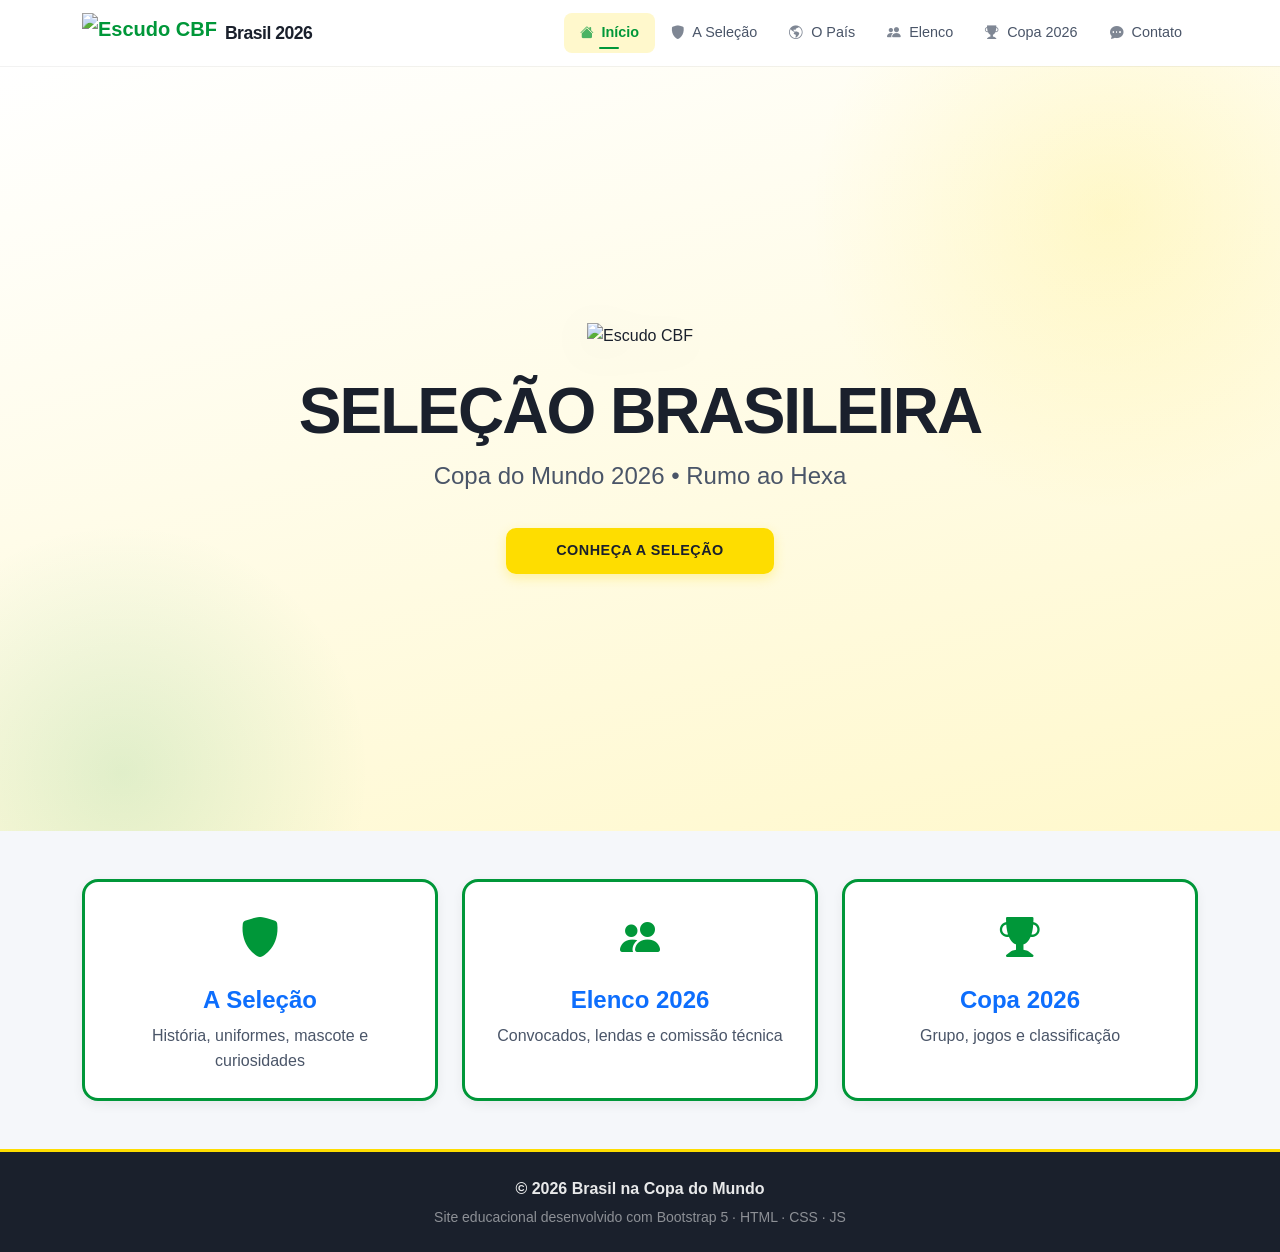
==== index.html @ d20e6089 "v1.0 v1.0" ====
<!DOCTYPE html>
<html lang="pt-BR">
<head>
  <meta charset="UTF-8" />
  <meta name="viewport" content="width=device-width, initial-scale=1.0"/>
  <title>Brasil 2026 - Copa do Mundo</title>
  <link rel="stylesheet" href="https://cdn.jsdelivr.net/npm/bootstrap@5.3.3/dist/css/bootstrap.min.css"/>
  <link rel="stylesheet" href="https://cdn.jsdelivr.net/npm/bootstrap-icons@1.11.3/font/bootstrap-icons.min.css"/>
  <link rel="stylesheet" href="css/style.css"/>
</head>
<body>

  <!-- NAVBAR -->
  <nav class="navbar navbar-expand-lg navbar-light sticky-top" id="mainNav">
    <div class="container">
      <a class="navbar-brand d-flex align-items-center gap-2" href="index.html">
        <img src="https://upload.wikimedia.org/wikipedia/commons/thumb/4/47/CBF_logo.svg/80px-CBF_logo.svg.png"
             alt="Escudo CBF" height="40"/>
        <span class="fw-bold">Brasil 2026</span>
      </a>
      <button class="navbar-toggler" type="button" data-bs-toggle="collapse" data-bs-target="#navMenu">
        <span class="navbar-toggler-icon"></span>
      </button>
      <div class="collapse navbar-collapse" id="navMenu">
        <ul class="navbar-nav ms-auto">
          <li class="nav-item"><a class="nav-link active" href="index.html"><i class="bi bi-house-fill"></i> Início</a></li>
          <li class="nav-item"><a class="nav-link" href="selecao.html"><i class="bi bi-shield-fill"></i> A Seleção</a></li>
          <li class="nav-item"><a class="nav-link" href="pais.html"><i class="bi bi-globe-americas"></i> O País</a></li>
          <li class="nav-item"><a class="nav-link" href="elenco.html"><i class="bi bi-people-fill"></i> Elenco</a></li>
          <li class="nav-item"><a class="nav-link" href="copa2026.html"><i class="bi bi-trophy-fill"></i> Copa 2026</a></li>
          <li class="nav-item"><a class="nav-link" href="formulario.html"><i class="bi bi-chat-dots-fill"></i> Contato</a></li>
        </ul>
      </div>
    </div>
  </nav>

  <!-- HERO -->
  <section class="hero d-flex align-items-center justify-content-center text-center">
    <div class="hero-overlay"></div>
    <div class="container position-relative z-1">
      <img src="https://upload.wikimedia.org/wikipedia/commons/thumb/4/47/CBF_logo.svg/200px-CBF_logo.svg.png"
           alt="Escudo CBF" class="hero-escudo mb-4"/>
      <h1 class="display-3 fw-bold">SELEÇÃO BRASILEIRA</h1>
      <p class="lead fs-4">Copa do Mundo 2026 • Rumo ao Hexa</p>
      <a href="selecao.html" class="btn btn-warning btn-lg mt-3 fw-bold px-5">Conheça a Seleção</a>
    </div>
  </section>

  <!-- CARDS RÁPIDOS -->
  <section class="py-5">
    <div class="container">
      <div class="row g-4">
        <div class="col-md-4">
          <a href="selecao.html" class="text-decoration-none">
            <div class="card-stat p-4 rounded-4 shadow-sm h-100 text-center">
              <div class="fs-1 text-success mb-3"><i class="bi bi-shield-fill"></i></div>
              <h4 class="fw-bold">A Seleção</h4>
              <p class="text-muted mb-0">História, uniformes, mascote e curiosidades</p>
            </div>
          </a>
        </div>
        <div class="col-md-4">
          <a href="elenco.html" class="text-decoration-none">
            <div class="card-stat p-4 rounded-4 shadow-sm h-100 text-center">
              <div class="fs-1 text-success mb-3"><i class="bi bi-people-fill"></i></div>
              <h4 class="fw-bold">Elenco 2026</h4>
              <p class="text-muted mb-0">Convocados, lendas e comissão técnica</p>
            </div>
          </a>
        </div>
        <div class="col-md-4">
          <a href="copa2026.html" class="text-decoration-none">
            <div class="card-stat p-4 rounded-4 shadow-sm h-100 text-center">
              <div class="fs-1 text-success mb-3"><i class="bi bi-trophy-fill"></i></div>
              <h4 class="fw-bold">Copa 2026</h4>
              <p class="text-muted mb-0">Grupo, jogos e classificação</p>
            </div>
          </a>
        </div>
      </div>
    </div>
  </section>

  <!-- FOOTER -->
  <footer class="footer-bg text-white py-4 mt-auto">
    <div class="container text-center">
      <p class="mb-1 fw-bold">© 2026 Brasil na Copa do Mundo</p>
      <p class="mb-0 text-white-50 small">Site educacional desenvolvido com Bootstrap 5 · HTML · CSS · JS</p>
    </div>
  </footer>

  <script src="https://cdn.jsdelivr.net/npm/bootstrap@5.3.3/dist/js/bootstrap.bundle.min.js"></script>
  <script src="js/main.js"></script>
</body>
</html>
---- css/style.css ----
/* =============================================
   BRASIL 2026 — MINIMALISTA & MODERNO
   ============================================= */

:root {
  --verde: #009739;
  --verde-escuro: #007a2e;
  --amarelo: #FEDD00;
  --amarelo-claro: #FFF8CC;
  --azul: #002776;
  --azul-escuro: #001a52;
  --cinza-claro: #F5F7FA;
  --cinza-medio: #E8ECF0;
  --cinza-texto: #4A5568;
  --preto: #1A202C;
}

/* RESET E BASE */
* {
  margin: 0;
  padding: 0;
  box-sizing: border-box;
}

body {
  font-family: -apple-system, BlinkMacSystemFont, 'Inter', 'Segoe UI', sans-serif;
  color: var(--preto);
  background: var(--cinza-claro);
  line-height: 1.6;
  -webkit-font-smoothing: antialiased;
  -moz-osx-font-smoothing: grayscale;
}

/* =============================================
   NAVBAR — Minimalista
   ============================================= */
#mainNav {
  background: #ffffff;
  box-shadow: 0 1px 0 rgba(0,0,0,0.05);
  backdrop-filter: blur(10px);
}

#mainNav .navbar-brand {
  font-weight: 700;
  color: var(--verde);
}

#mainNav .navbar-brand span {
  font-size: 1.1rem;
  letter-spacing: -0.5px;
  color: var(--preto);
}

#mainNav .nav-link {
  color: var(--cinza-texto) !important;
  font-weight: 500;
  font-size: 0.9rem;
  padding: 0.5rem 1rem;
  border-radius: 8px;
  transition: all 0.2s cubic-bezier(0.4, 0, 0.2, 1);
  position: relative;
}

#mainNav .nav-link i {
  font-size: 0.85rem;
  margin-right: 4px;
  opacity: 0.7;
}

#mainNav .nav-link:hover {
  color: var(--verde) !important;
  background: var(--amarelo-claro);
}

#mainNav .nav-link.active {
  color: var(--verde) !important;
  background: var(--amarelo-claro);
  font-weight: 600;
}

#mainNav .nav-link.active::after {
  content: '';
  position: absolute;
  bottom: 4px;
  left: 50%;
  transform: translateX(-50%);
  width: 20px;
  height: 2px;
  background: var(--verde);
  border-radius: 2px;
}

/* =============================================
   HERO — Minimalista & Moderno
   ============================================= */
.hero {
  min-height: 85vh;
  background: linear-gradient(165deg, #ffffff 0%, var(--amarelo-claro) 100%);
  position: relative;
  overflow: hidden;
  display: flex;
  align-items: center;
  justify-content: center;
}

.hero::before {
  content: '';
  position: absolute;
  top: -20%;
  right: -10%;
  width: 600px;
  height: 600px;
  background: radial-gradient(circle, var(--amarelo) 0%, transparent 70%);
  opacity: 0.15;
  border-radius: 50%;
}

.hero::after {
  content: '';
  position: absolute;
  bottom: -25%;
  left: -10%;
  width: 500px;
  height: 500px;
  background: radial-gradient(circle, var(--verde) 0%, transparent 70%);
  opacity: 0.12;
  border-radius: 50%;
}

.hero-overlay {
  display: none;
}

.hero h1 {
  color: var(--preto);
  font-weight: 800;
  letter-spacing: -2px;
}

.hero p {
  color: var(--cinza-texto);
  font-weight: 500;
}

.hero-escudo {
  width: 140px;
  filter: drop-shadow(0 8px 20px rgba(0,0,0,0.08));
  animation: floatSubtle 4s ease-in-out infinite;
}

@keyframes floatSubtle {
  0%, 100% { transform: translateY(0px); }
  50%      { transform: translateY(-8px); }
}

.text-shadow {
  text-shadow: none;
}

.btn-warning {
  background: var(--amarelo);
  border: 2px solid var(--amarelo);
  color: var(--preto);
  font-weight: 700;
  padding: 0.85rem 2.5rem;
  border-radius: 12px;
  transition: all 0.3s cubic-bezier(0.4, 0, 0.2, 1);
  text-transform: uppercase;
  letter-spacing: 0.5px;
  font-size: 0.9rem;
  box-shadow: 0 4px 12px rgba(254, 221, 0, 0.3);
}

.btn-warning:hover {
  background: var(--verde);
  border-color: var(--verde);
  color: white;
  transform: translateY(-2px);
  box-shadow: 0 8px 20px rgba(0, 151, 57, 0.3);
}

/* =============================================
   PAGE HEADER — Minimalista
   ============================================= */
.page-header {
  background: linear-gradient(165deg, #ffffff 0%, var(--amarelo-claro) 100%);
  border-bottom: 1px solid var(--cinza-medio);
  padding: 3rem 0 !important;
}

.page-header h1 {
  color: var(--preto);
  font-weight: 800;
  letter-spacing: -1.5px;
}

.page-header p {
  color: var(--cinza-texto);
  font-weight: 500;
}

.page-header i {
  color: var(--verde);
}

/* =============================================
   SECTION TITLE — Minimalista
   ============================================= */
.section-title {
  font-size: 1.75rem;
  font-weight: 700;
  color: var(--preto);
  position: relative;
  padding-bottom: 1rem;
  letter-spacing: -0.8px;
}

.section-title::after {
  content: '';
  position: absolute;
  bottom: 0;
  left: 50%;
  transform: translateX(-50%);
  width: 40px;
  height: 3px;
  background: var(--amarelo);
  border-radius: 3px;
}

/* =============================================
   CARDS — Minimalista & Moderno
   ============================================= */
.card-stat {
  background: #ffffff;
  border: 3px solid var(--verde);
  border-radius: 16px;
  transition: all 0.3s cubic-bezier(0.4, 0, 0.2, 1);
}

.card-stat:hover {
  transform: translateY(-4px);
  box-shadow: 0 12px 28px rgba(0,0,0,0.08) !important;
  border-left-color: var(--amarelo);
}

.jogo-card {
  background: #ffffff;
  border: 1px solid var(--cinza-medio);
  border-top: 3px solid var(--amarelo);
  border-radius: 16px;
  transition: all 0.3s cubic-bezier(0.4, 0, 0.2, 1);
}

.jogo-card:hover {
  transform: translateY(-4px);
  box-shadow: 0 12px 28px rgba(0,0,0,0.08);
  border-top-color: var(--verde);
}

.info-box {
  background: #ffffff;
  border: 1px solid var(--cinza-medio);
  border-left: 3px solid var(--verde);
  border-radius: 12px;
  transition: all 0.2s;
}

.info-box:hover {
  border-left-color: var(--amarelo);
}

.uniform-card {
  background: #ffffff;
  border: 1px solid var(--cinza-medio);
  border-radius: 16px;
  transition: all 0.3s cubic-bezier(0.4, 0, 0.2, 1);
}

.uniform-card:hover {
  transform: translateY(-4px);
  box-shadow: 0 12px 28px rgba(0,0,0,0.08);
}

.curiosidade-card {
  background: #ffffff;
  border: 1px solid var(--cinza-medio);
  border-bottom: 3px solid var(--verde);
  border-radius: 16px;
  transition: all 0.3s cubic-bezier(0.4, 0, 0.2, 1);
}

.curiosidade-card:hover {
  transform: translateY(-4px);
  box-shadow: 0 12px 28px rgba(0,0,0,0.08);
  border-bottom-color: var(--amarelo);
}

/* =============================================
   ACCORDION — Minimalista
   ============================================= */
.accordion-item {
  border: 1px solid var(--cinza-medio) !important;
  background: #ffffff;
}

.accordion-button {
  font-weight: 600;
  color: var(--preto);
  background: #ffffff;
  border-radius: 12px !important;
}

.accordion-button:not(.collapsed) {
  background: var(--amarelo-claro);
  color: var(--verde);
  box-shadow: none;
}

.accordion-button:focus {
  box-shadow: 0 0 0 3px rgba(0,151,57,0.15);
  border-color: var(--verde);
}

.accordion-button::after {
  filter: brightness(0) saturate(100%) invert(31%) sepia(93%) saturate(1088%) hue-rotate(131deg);
}

/* =============================================
   JOGADORES — CARDS Minimalista
   ============================================= */
.numero-camisa {
  position: absolute;
  top: 12px;
  right: 12px;
  background: var(--verde);
  color: #fff;
  font-weight: 700;
  font-size: 1rem;
  width: 36px;
  height: 36px;
  border-radius: 10px;
  display: flex;
  align-items: center;
  justify-content: center;
  z-index: 1;
  box-shadow: 0 4px 12px rgba(0,151,57,0.25);
}

.numero-camisa.destaque {
  background: var(--amarelo);
  color: var(--verde-escuro);
  font-size: 1.1rem;
  font-weight: 800;
}

.card {
  position: relative;
  transition: all 0.3s cubic-bezier(0.4, 0, 0.2, 1);
  background: #ffffff;
  border: 1px solid var(--cinza-medio) !important;
  border-radius: 16px !important;
}

.card:hover {
  transform: translateY(-6px);
  box-shadow: 0 16px 32px rgba(0,0,0,0.1) !important;
}

.goleiro-bg  { background: linear-gradient(135deg, #E6F7ED 0%, #C1E8D1 100%); }
.defensor-bg { background: linear-gradient(135deg, #E6EDFF 0%, #C1D4FF 100%); }
.meia-bg     { background: linear-gradient(135deg, #FFF8E1 0%, #FFE999 100%); }
.atacante-bg { background: linear-gradient(135deg, #FFEBEE 0%, #FFCDD2 100%); }

.card-foto-placeholder {
  position: relative;
  overflow: hidden;
}

.badge {
  border-radius: 8px;
  font-weight: 600;
  padding: 0.4rem 0.8rem;
  font-size: 0.75rem;
}

.badge.bg-success { background: var(--verde) !important; }
.badge.bg-primary { background: var(--azul) !important; }
.badge.bg-warning { background: var(--amarelo) !important; color: var(--preto) !important; }
.badge.bg-danger  { background: #E53E3E !important; }

/* =============================================
   LENDAS — Minimalista
   ============================================= */
.lenda-card {
  background: #ffffff;
  border: 1px solid var(--cinza-medio);
  border-left: 4px solid var(--amarelo);
  border-radius: 16px;
  transition: all 0.3s cubic-bezier(0.4, 0, 0.2, 1);
}

.lenda-card:hover {
  transform: translateY(-4px);
  box-shadow: 0 12px 28px rgba(0,0,0,0.08);
  border-left-color: var(--verde);
}

.lenda-foto-circle {
  width: 80px;
  height: 80px;
  border-radius: 16px;
  display: flex;
  align-items: center;
  justify-content: center;
  font-size: 2.2rem;
  flex-shrink: 0;
  box-shadow: 0 8px 20px rgba(0,0,0,0.08);
}

/* =============================================
   TÉCNICO — TIMELINE Minimalista
   ============================================= */
.timeline-item {
  padding-left: 1.2rem;
  border-left: 2px solid var(--cinza-medio);
  margin-left: 0.5rem;
  position: relative;
}

.timeline-item::before {
  content: '';
  position: absolute;
  left: -5px;
  top: 8px;
  width: 8px;
  height: 8px;
  background: var(--verde);
  border-radius: 50%;
}

.tecnico-foto-circle {
  border: 4px solid var(--amarelo);
  box-shadow: 0 12px 32px rgba(0,0,0,0.1);
}

/* =============================================
   FORMULÁRIO — Minimalista
   ============================================= */
.form-control,
.form-select {
  border: 1px solid var(--cinza-medio);
  border-radius: 10px;
  padding: 0.7rem 1rem;
  font-size: 0.95rem;
  transition: all 0.2s;
}

.form-control:focus,
.form-select:focus {
  border-color: var(--verde);
  box-shadow: 0 0 0 3px rgba(0,151,57,0.1);
  outline: none;
}

.form-label {
  color: var(--cinza-texto);
  font-size: 0.9rem;
  margin-bottom: 0.5rem;
}

/* =============================================
   FOOTER — Minimalista
   ============================================= */
.footer-bg {
  background: var(--preto);
  border-top: 3px solid var(--amarelo);
}

.footer-bg p {
  color: rgba(255,255,255,0.9);
}

.footer-bg .text-white-50 {
  color: rgba(255,255,255,0.5) !important;
}

/* =============================================
   BOTÕES — Minimalista
   ============================================= */
.btn {
  border-radius: 10px;
  font-weight: 600;
  padding: 0.65rem 1.5rem;
  transition: all 0.3s cubic-bezier(0.4, 0, 0.2, 1);
  font-size: 0.9rem;
}

.btn-success {
  background: var(--verde);
  border: 2px solid var(--verde);
  color: white;
}

.btn-success:hover {
  background: var(--verde-escuro);
  border-color: var(--verde-escuro);
  transform: translateY(-2px);
  box-shadow: 0 8px 20px rgba(0,151,57,0.25);
}

.btn-outline-success {
  color: var(--verde);
  border: 2px solid var(--verde);
  background: transparent;
}

.btn-outline-success:hover {
  background: var(--verde);
  border-color: var(--verde);
  color: white;
  transform: translateY(-2px);
}

.btn-outline-success.active {
  background: var(--verde);
  border-color: var(--verde);
  color: white;
}

/* =============================================
   TABELAS — Minimalista
   ============================================= */
.table {
  border-radius: 12px;
  overflow: hidden;
}

.table thead {
  background: var(--verde);
  color: white;
}

.table-success {
  background: var(--amarelo-claro) !important;
}

.table-bordered {
  border: 1px solid var(--cinza-medio);
}

.table-hover tbody tr:hover {
  background: var(--amarelo-claro);
}

/* =============================================
   UTILITÁRIOS
   ============================================= */
.bg-light {
  background: #ffffff !important;
}

.text-success {
  color: var(--verde) !important;
}

.text-warning {
  color: #D97706 !important;
}

.text-muted {
  color: var(--cinza-texto) !important;
}

.rounded-4 {
  border-radius: 16px !important;
}

.shadow,
.shadow-sm {
  box-shadow: 0 4px 12px rgba(0,0,0,0.06) !important;
}

.shadow-lg {
  box-shadow: 0 12px 32px rgba(0,0,0,0.1) !important;
}

/* =============================================
   RESPONSIVIDADE
   ============================================= */
@media (max-width: 768px) {
  .hero h1 { 
    font-size: 2.2rem; 
    letter-spacing: -1px;
  }
  .hero p { font-size: 1rem; }
  .hero-escudo { width: 100px; }
  .section-title { font-size: 1.5rem; }
  
  #mainNav .nav-link {
    border-radius: 0;
    padding: 0.7rem 1rem;
  }
}

@media (max-width: 576px) {
  .hero {
    min-height: 70vh;
  }
  
  .hero h1 { 
    font-size: 1.8rem;
  }
  
  .page-header h1 {
    font-size: 2rem;
  }
  
  .card-stat,
  .jogo-card,
  .curiosidade-card {
    margin-bottom: 1rem;
  }
}
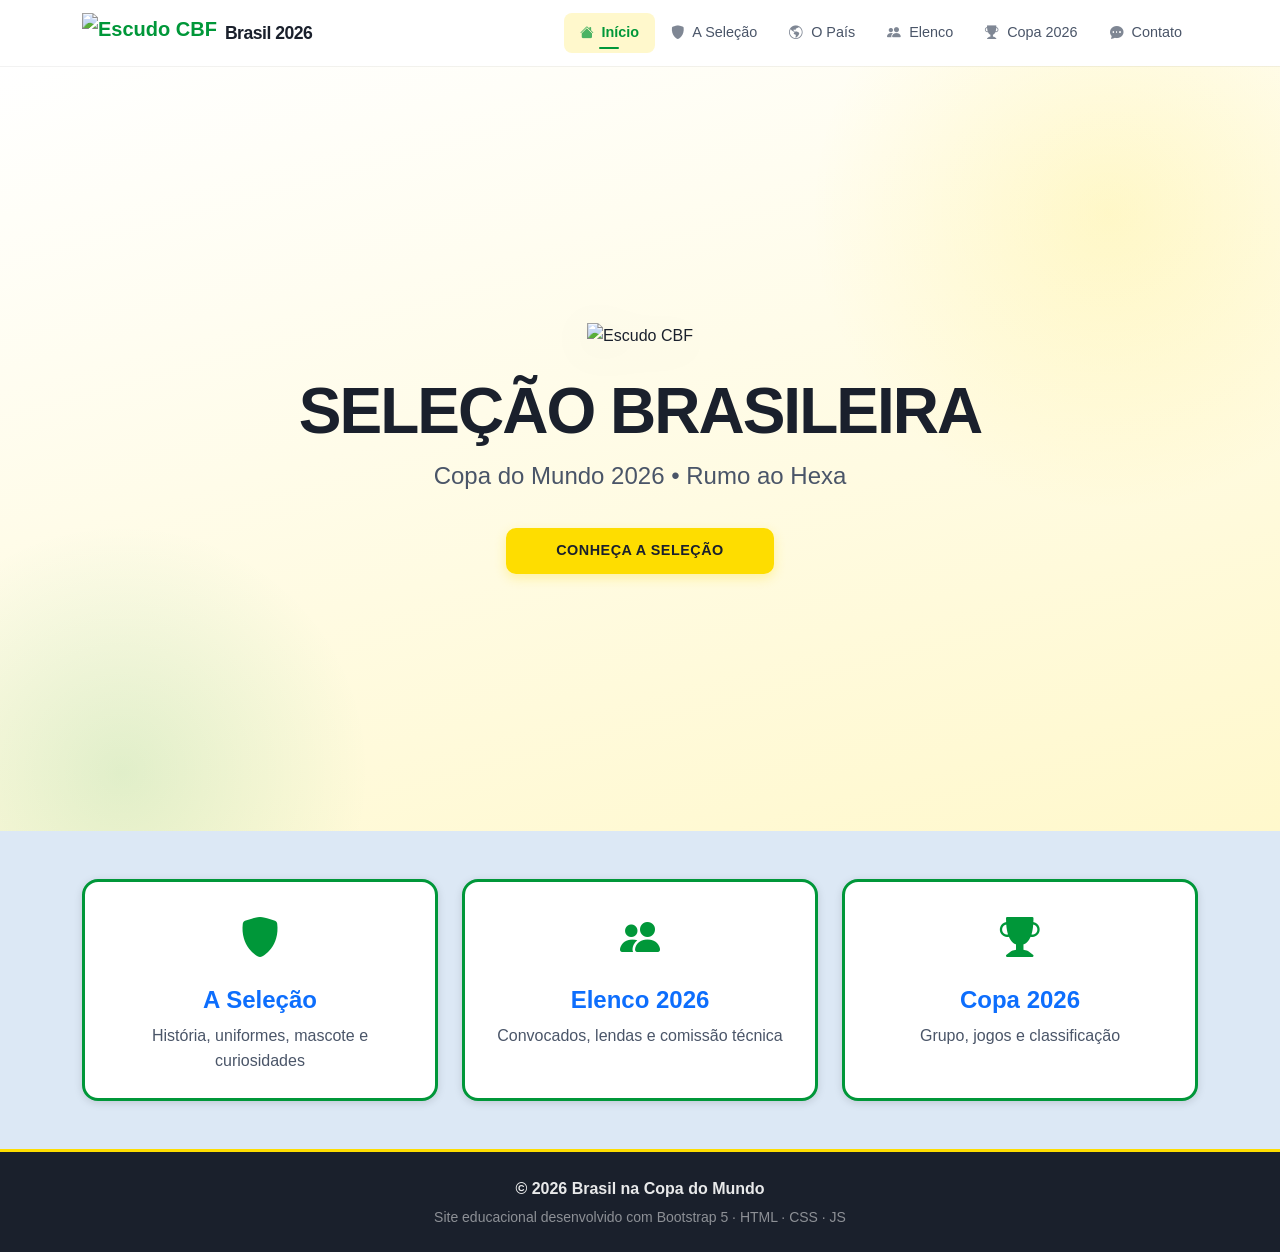
==== commit ac4627e9: "V1.1 V1.1" ====
--- a/index.html
+++ b/index.html
@@ -14,7 +14,7 @@
   <nav class="navbar navbar-expand-lg navbar-light sticky-top" id="mainNav">
     <div class="container">
       <a class="navbar-brand d-flex align-items-center gap-2" href="index.html">
-        <img src="https://upload.wikimedia.org/wikipedia/commons/thumb/4/47/CBF_logo.svg/80px-CBF_logo.svg.png"
+        <img src="https://upload.wikimedia.org/wikipedia/commons/thumb/3/32/Confedera%C3%A7%C3%A3o_Brasileira_de_Futebol_logo_%282020%29.svg/1280px-Confedera%C3%A7%C3%A3o_Brasileira_de_Futebol_logo_%282020%29.svg.png"
              alt="Escudo CBF" height="40"/>
         <span class="fw-bold">Brasil 2026</span>
       </a>
@@ -38,7 +38,7 @@
   <section class="hero d-flex align-items-center justify-content-center text-center">
     <div class="hero-overlay"></div>
     <div class="container position-relative z-1">
-      <img src="https://upload.wikimedia.org/wikipedia/commons/thumb/4/47/CBF_logo.svg/200px-CBF_logo.svg.png"
+      <img src="https://upload.wikimedia.org/wikipedia/commons/thumb/3/32/Confedera%C3%A7%C3%A3o_Brasileira_de_Futebol_logo_%282020%29.svg/1280px-Confedera%C3%A7%C3%A3o_Brasileira_de_Futebol_logo_%282020%29.svg.png"
            alt="Escudo CBF" class="hero-escudo mb-4"/>
       <h1 class="display-3 fw-bold">SELEÇÃO BRASILEIRA</h1>
       <p class="lead fs-4">Copa do Mundo 2026 • Rumo ao Hexa</p>
--- a/css/style.css
+++ b/css/style.css
@@ -9,8 +9,8 @@
   --amarelo-claro: #FFF8CC;
   --azul: #002776;
   --azul-escuro: #001a52;
-  --cinza-claro: #F5F7FA;
-  --cinza-medio: #E8ECF0;
+  --cinza-claro: #dce8f5;
+  --cinza-medio: #c0d4e8;
   --cinza-texto: #4A5568;
   --preto: #1A202C;
 }
@@ -237,10 +237,14 @@
   transition: all 0.3s cubic-bezier(0.4, 0, 0.2, 1);
 }
 
-.card-stat:hover {
+.card-stat:hover,
+a:hover > .card-stat {
   transform: translateY(-4px);
   box-shadow: 0 12px 28px rgba(0,0,0,0.08) !important;
-  border-left-color: var(--amarelo);
+  border-top: 3px solid var(--amarelo) !important;
+  border-right: 3px solid var(--amarelo) !important;
+  border-bottom: 3px solid var(--amarelo) !important;
+  border-left: 3px solid var(--amarelo) !important;
 }
 
 .jogo-card {
@@ -577,11 +581,11 @@
 
 .shadow,
 .shadow-sm {
-  box-shadow: 0 4px 12px rgba(0,0,0,0.06) !important;
+  box-shadow: 0 2px 8px rgba(0,0,0,0.13) !important;
 }
 
 .shadow-lg {
-  box-shadow: 0 12px 32px rgba(0,0,0,0.1) !important;
+  box-shadow: 0 8px 24px rgba(0,0,0,0.16) !important;
 }
 
 /* =============================================
@@ -621,3 +625,107 @@
     margin-bottom: 1rem;
   }
 }
+
+/* =============================================
+   PLAYER HINO NACIONAL
+   ============================================= */
+.hino-player {
+  background: #ffffff;
+  border: 2px solid var(--amarelo);
+  border-radius: 16px;
+  padding: 1rem 1.25rem;
+  max-width: 480px;
+  box-shadow: 0 4px 16px rgba(254, 221, 0, 0.2);
+}
+
+.hino-flag {
+  font-size: 2rem;
+  line-height: 1;
+}
+
+.hino-title {
+  font-weight: 700;
+  font-size: 0.95rem;
+  color: var(--preto);
+}
+
+.hino-subtitle {
+  font-size: 0.78rem;
+  color: var(--cinza-texto);
+}
+
+.hino-btn {
+  width: 42px;
+  height: 42px;
+  border-radius: 50%;
+  background: var(--verde);
+  color: #fff;
+  border: none;
+  display: flex;
+  align-items: center;
+  justify-content: center;
+  font-size: 1.1rem;
+  cursor: pointer;
+  flex-shrink: 0;
+  transition: background 0.2s, transform 0.2s;
+  box-shadow: 0 4px 12px rgba(0,151,57,0.3);
+}
+
+.hino-btn:hover {
+  background: var(--verde-escuro);
+  transform: scale(1.08);
+}
+
+.hino-bar {
+  display: flex;
+  align-items: center;
+  gap: 0.6rem;
+}
+
+.hino-time {
+  font-size: 0.75rem;
+  color: var(--cinza-texto);
+  min-width: 30px;
+  font-variant-numeric: tabular-nums;
+}
+
+.hino-progress {
+  flex-grow: 1;
+  height: 5px;
+  background: var(--cinza-medio);
+  border-radius: 99px;
+  cursor: pointer;
+  position: relative;
+}
+
+.hino-fill {
+  height: 100%;
+  width: 0%;
+  background: var(--amarelo);
+  border-radius: 99px;
+  transition: width 0.3s linear;
+}
+
+/* =============================================
+   LEGENDA DO HINO
+   ============================================= */
+.hino-legenda {
+  background: var(--amarelo-claro);
+  border-left: 3px solid var(--amarelo);
+  border-radius: 12px;
+  padding: 1rem 1.25rem;
+  font-size: 0.82rem;
+  color: var(--cinza-texto);
+  line-height: 1.7;
+}
+
+.hino-legenda-titulo {
+  font-weight: 700;
+  font-size: 0.85rem;
+  color: var(--preto);
+  margin-bottom: 0.6rem;
+}
+
+.hino-legenda p {
+  margin-bottom: 0.6rem;
+}
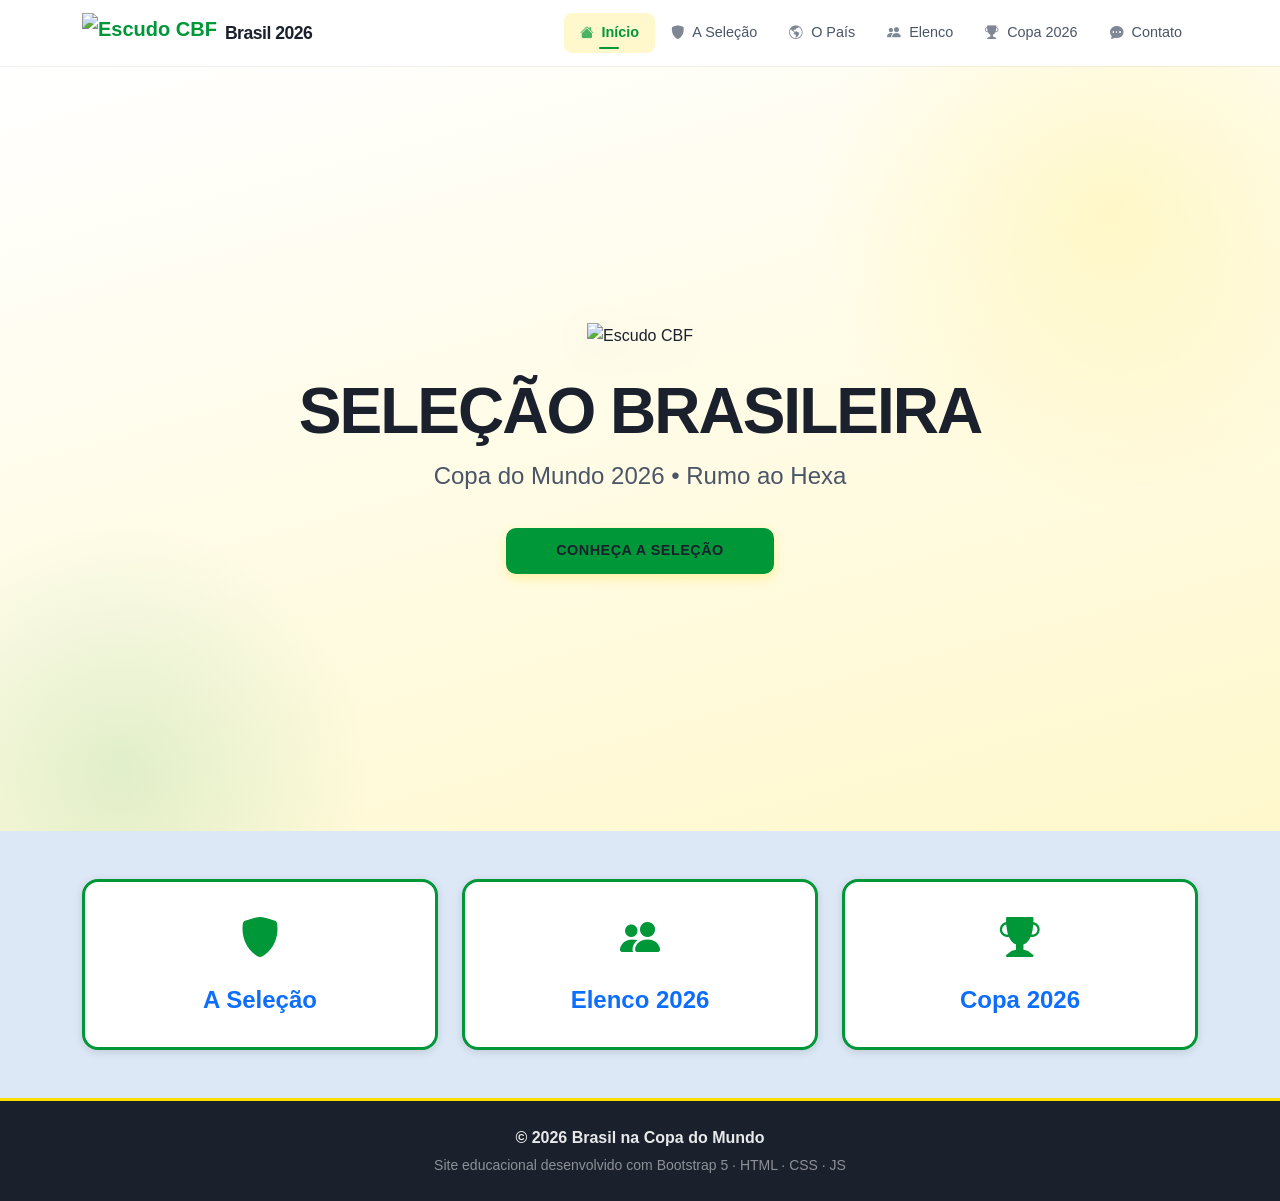
==== commit 93ae6cf3: "V1.2 V1.2" ====
--- a/index.html
+++ b/index.html
@@ -34,7 +34,7 @@
     </div>
   </nav>
 
-  <!-- HERO -->
+  <!-- CBF LOGO MOVEL -->
   <section class="hero d-flex align-items-center justify-content-center text-center">
     <div class="hero-overlay"></div>
     <div class="container position-relative z-1">
@@ -46,7 +46,7 @@
     </div>
   </section>
 
-  <!-- CARDS RÁPIDOS -->
+  <!-- CARDS -->
   <section class="py-5">
     <div class="container">
       <div class="row g-4">
@@ -55,7 +55,6 @@
             <div class="card-stat p-4 rounded-4 shadow-sm h-100 text-center">
               <div class="fs-1 text-success mb-3"><i class="bi bi-shield-fill"></i></div>
               <h4 class="fw-bold">A Seleção</h4>
-              <p class="text-muted mb-0">História, uniformes, mascote e curiosidades</p>
             </div>
           </a>
         </div>
@@ -64,7 +63,6 @@
             <div class="card-stat p-4 rounded-4 shadow-sm h-100 text-center">
               <div class="fs-1 text-success mb-3"><i class="bi bi-people-fill"></i></div>
               <h4 class="fw-bold">Elenco 2026</h4>
-              <p class="text-muted mb-0">Convocados, lendas e comissão técnica</p>
             </div>
           </a>
         </div>
@@ -73,7 +71,6 @@
             <div class="card-stat p-4 rounded-4 shadow-sm h-100 text-center">
               <div class="fs-1 text-success mb-3"><i class="bi bi-trophy-fill"></i></div>
               <h4 class="fw-bold">Copa 2026</h4>
-              <p class="text-muted mb-0">Grupo, jogos e classificação</p>
             </div>
           </a>
         </div>
--- a/css/style.css
+++ b/css/style.css
@@ -31,9 +31,7 @@
   -moz-osx-font-smoothing: grayscale;
 }
 
-/* =============================================
-   NAVBAR — Minimalista
-   ============================================= */
+/* NAVBAR */
 #mainNav {
   background: #ffffff;
   box-shadow: 0 1px 0 rgba(0,0,0,0.05);
@@ -90,9 +88,7 @@
   border-radius: 2px;
 }
 
-/* =============================================
-   HERO — Minimalista & Moderno
-   ============================================= */
+/* HERO */
 .hero {
   min-height: 85vh;
   background: linear-gradient(165deg, #ffffff 0%, var(--amarelo-claro) 100%);
@@ -158,8 +154,8 @@
 }
 
 .btn-warning {
-  background: var(--amarelo);
-  border: 2px solid var(--amarelo);
+  background: var(--verde);
+  border: 2px solid var(--verde);
   color: var(--preto);
   font-weight: 700;
   padding: 0.85rem 2.5rem;
@@ -172,9 +168,9 @@
 }
 
 .btn-warning:hover {
-  background: var(--verde);
-  border-color: var(--verde);
-  color: white;
+  background: var(--amarelo);
+  border-color: var(--amarelo);
+  color: var(--preto);
   transform: translateY(-2px);
   box-shadow: 0 8px 20px rgba(0, 151, 57, 0.3);
 }
@@ -631,11 +627,16 @@
    ============================================= */
 .hino-player {
   background: #ffffff;
-  border: 2px solid var(--amarelo);
+  border: 2px solid var(--verde);
   border-radius: 16px;
   padding: 1rem 1.25rem;
   max-width: 480px;
-  box-shadow: 0 4px 16px rgba(254, 221, 0, 0.2);
+  box-shadow: 0 4px 16px rgba(0,151,57,0.15);
+  transition: border-color 0.2s;
+}
+
+.hino-player:hover {
+  border-color: var(--amarelo);
 }
 
 .hino-flag {
@@ -711,12 +712,17 @@
    ============================================= */
 .hino-legenda {
   background: var(--amarelo-claro);
-  border-left: 3px solid var(--amarelo);
+  border: 2px solid var(--verde);
   border-radius: 12px;
   padding: 1rem 1.25rem;
   font-size: 0.82rem;
   color: var(--cinza-texto);
   line-height: 1.7;
+  transition: border-color 0.2s;
+}
+
+.hino-legenda:hover {
+  border-color: var(--amarelo);
 }
 
 .hino-legenda-titulo {
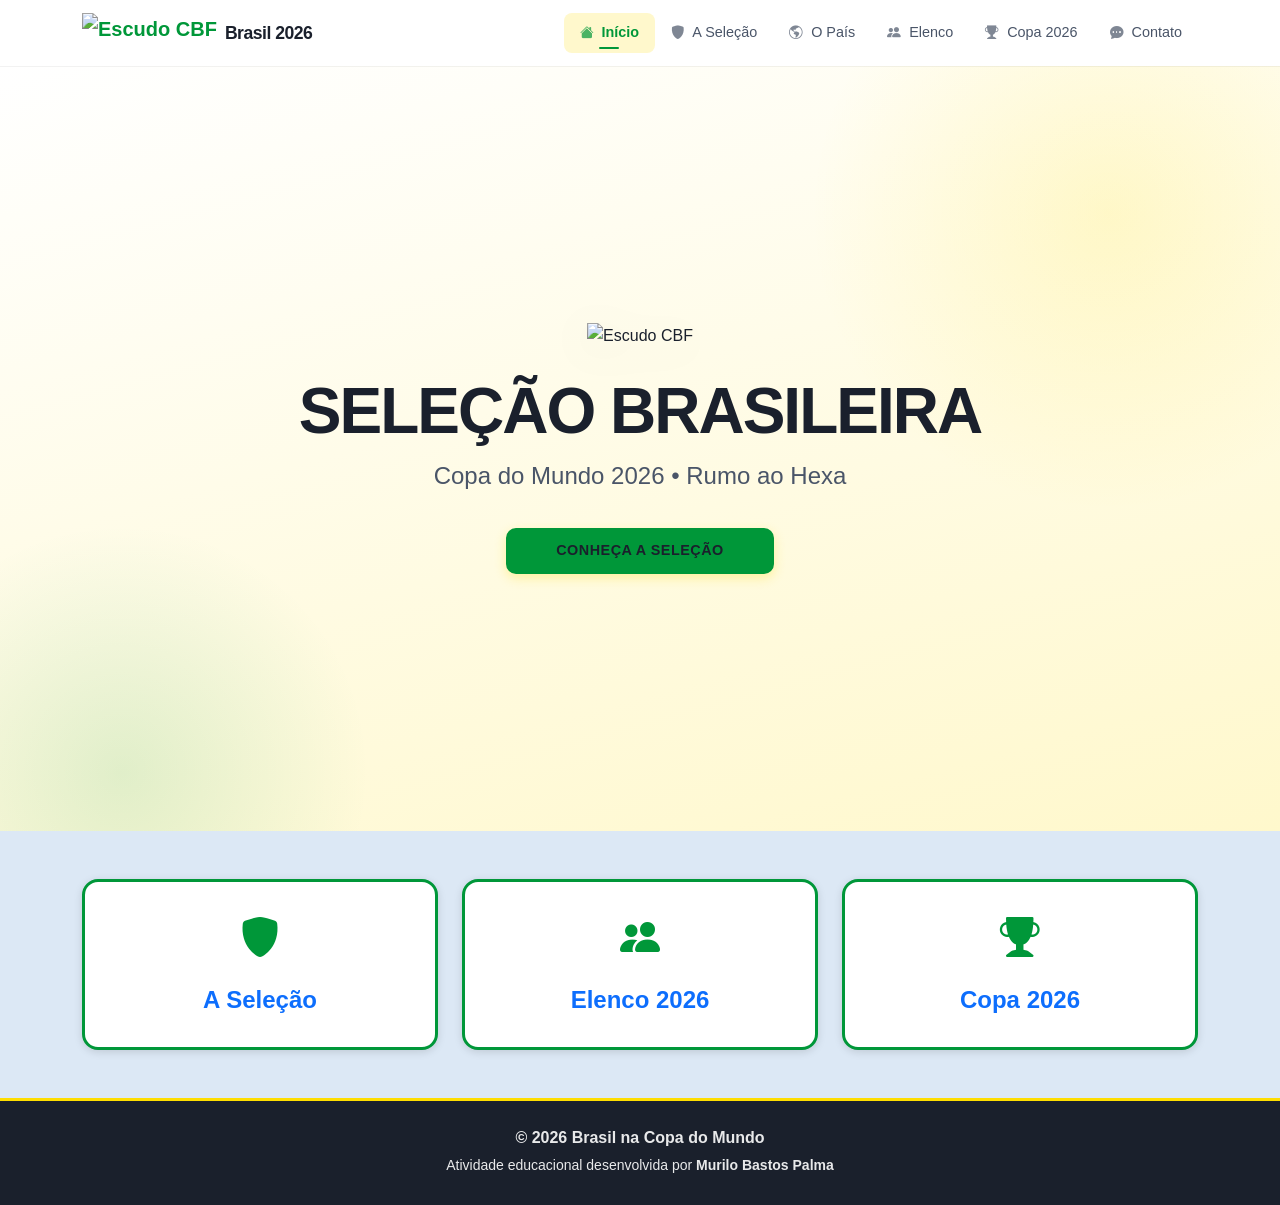
==== commit 15c64c71: "V1.3 V1.3" ====
--- a/index.html
+++ b/index.html
@@ -3,6 +3,7 @@
 <head>
   <meta charset="UTF-8" />
   <meta name="viewport" content="width=device-width, initial-scale=1.0"/>
+  <link rel="icon" type="image/png" href="img/cbf_logo.png"/>
   <title>Brasil 2026 - Copa do Mundo</title>
   <link rel="stylesheet" href="https://cdn.jsdelivr.net/npm/bootstrap@5.3.3/dist/css/bootstrap.min.css"/>
   <link rel="stylesheet" href="https://cdn.jsdelivr.net/npm/bootstrap-icons@1.11.3/font/bootstrap-icons.min.css"/>
@@ -82,7 +83,7 @@
   <footer class="footer-bg text-white py-4 mt-auto">
     <div class="container text-center">
       <p class="mb-1 fw-bold">© 2026 Brasil na Copa do Mundo</p>
-      <p class="mb-0 text-white-50 small">Site educacional desenvolvido com Bootstrap 5 · HTML · CSS · JS</p>
+      <p class="mb-1 small">Atividade educacional desenvolvida por <strong>Murilo Bastos Palma</strong></p>
     </div>
   </footer>
 
